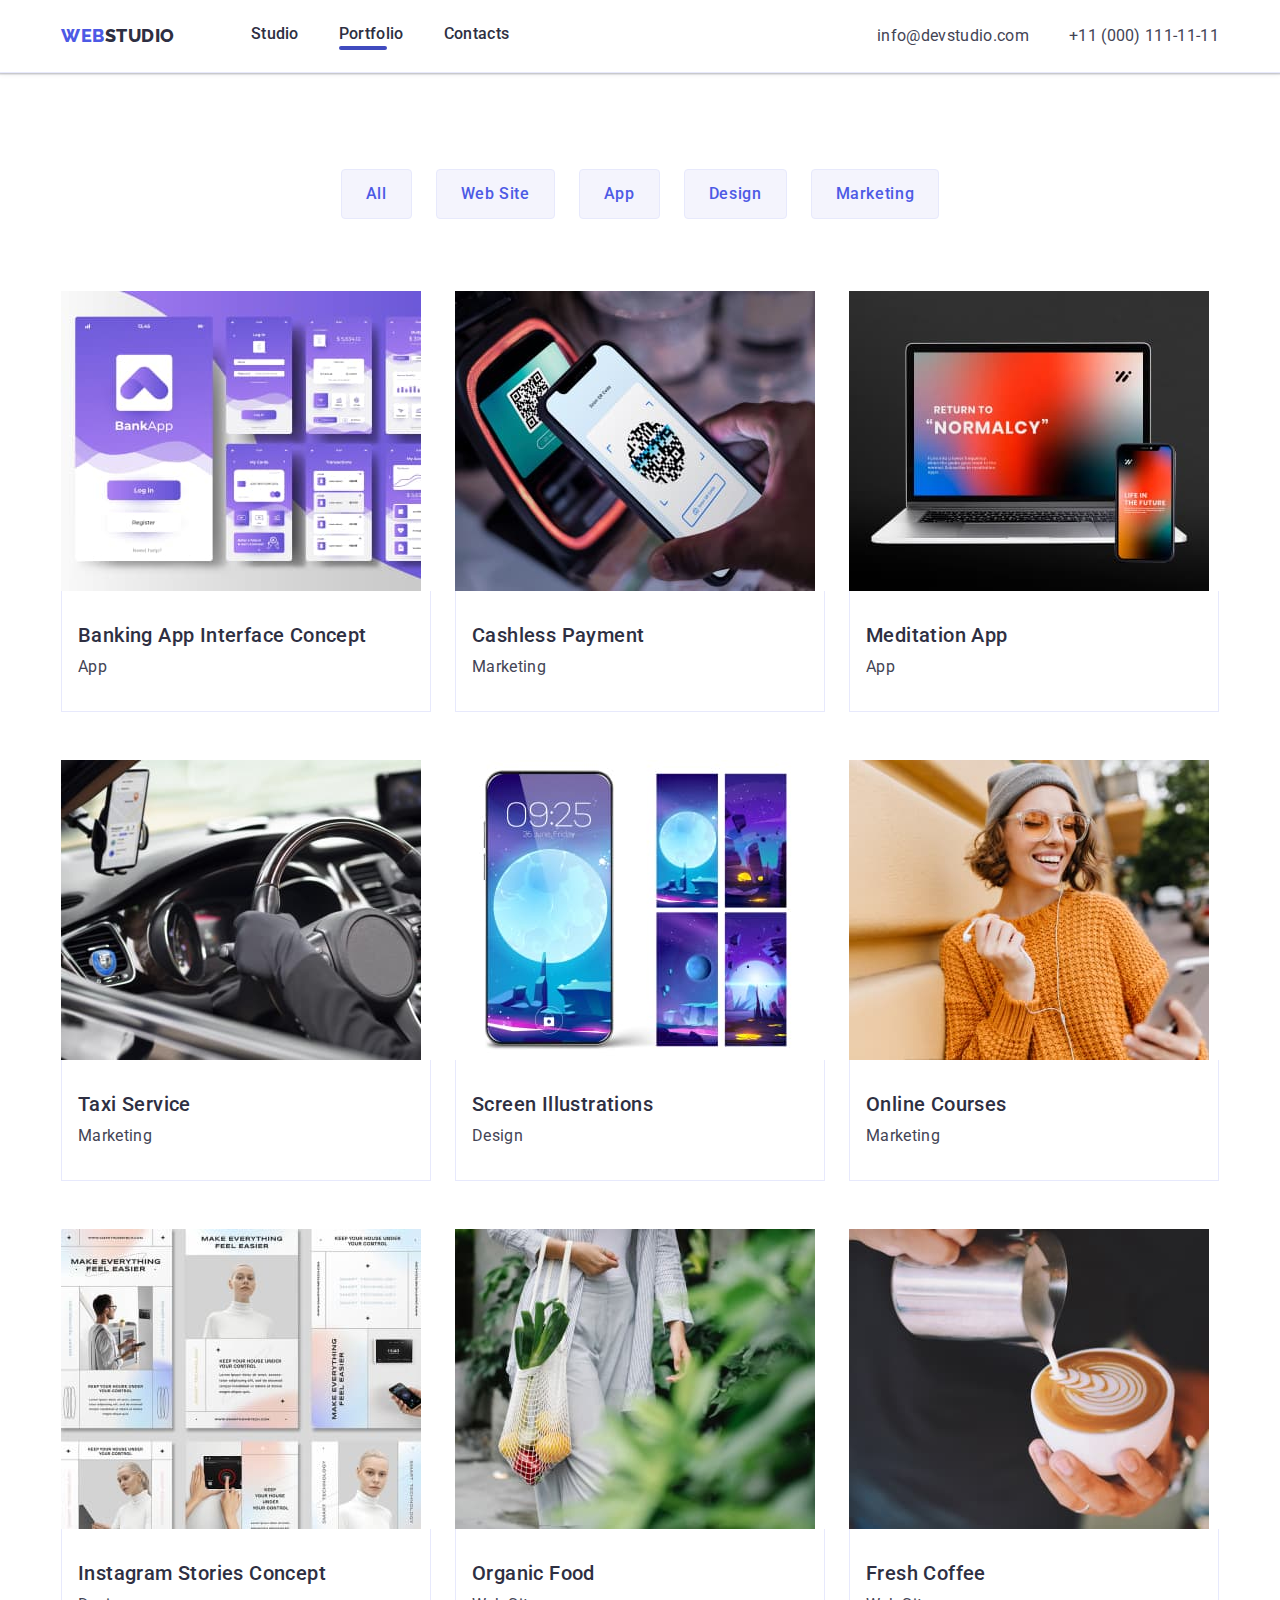
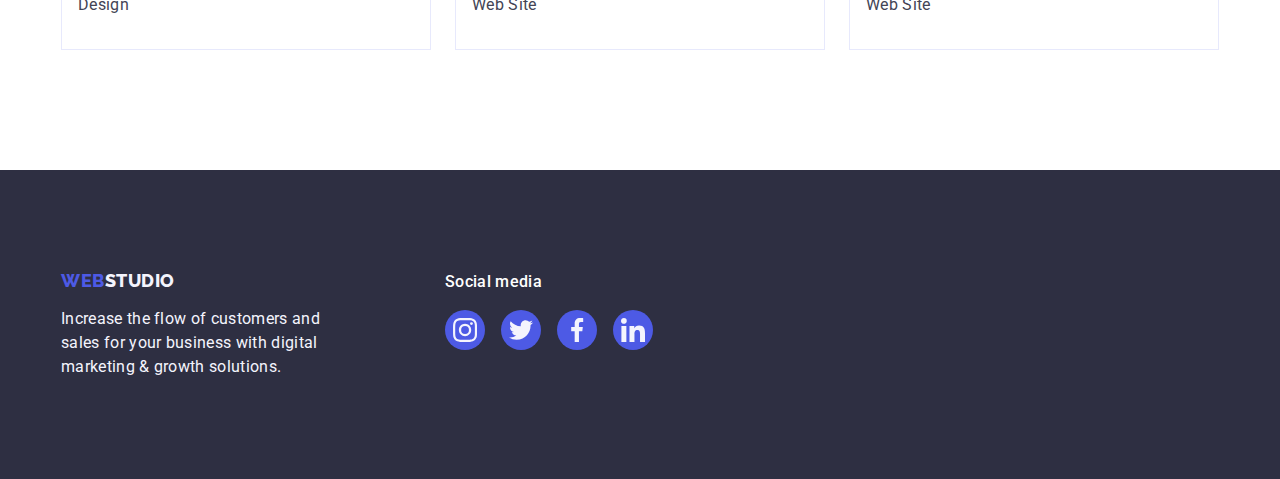
==== portfolio.html @ 456abc3b "link-underline" ====
<!DOCTYPE html>
<html lang="en">
  <head>
    <meta charset="UTF-8" />
    <meta name="viewport" content="width=device-width, initial-scale=1.0" />

    <link rel="preconnect" href="https://fonts.googleapis.com" />
    <link rel="preconnect" href="https://fonts.gstatic.com" crossorigin />
    <link
      href="https://fonts.googleapis.com/css2?family=Raleway:wght@800&family=Roboto:wght@400;500;700;900&display=swap"
      rel="stylesheet"
    />
    <link
      rel="stylesheet"
      href="https://cdnjs.cloudflare.com/ajax/libs/modern-normalize/2.0.0/modern-normalize.min.css"
      integrity="sha512-4xo8blKMVCiXpTaLzQSLSw3KFOVPWhm/TRtuPVc4WG6kUgjH6J03IBuG7JZPkcWMxJ5huwaBpOpnwYElP/m6wg=="
      crossorigin="anonymous"
      referrerpolicy="no-referrer"
    />
    <link rel="stylesheet" href="./css/styles.css" type="text/css" />
    <title>WebStudio Portfolio</title>
  </head>
  <body>
    <header class="header">
      <div class="header-div container">
        <nav class="nav">
          <a class="logo-link link" href="./index.html"
            >Web<span class="logo-header">Studio</span></a
          >
          <ul class="list-header link">
            <li>
              <a href="./index.html" class="first-link link">Studio</a>
            </li>
            <li>
              <a href="./portfolio.html" class="first-link link">Portfolio</a>
              <div class="link-underline"></div>
            </li>
            <li>
              <a href="" class="first-link link">Contacts</a>
            </li>
          </ul>
        </nav>
        <address class="address">
          <ul class="address-list list">
            <li>
              <a href="mailto:info@devstudio.com" class="contact-link link"
                >info@devstudio.com</a
              >
            </li>
            <li>
              <a href="tel:+110001111111" class="contact-link link"
                >+11 (000) 111-11-11</a
              >
            </li>
          </ul>
        </address>
      </div>
    </header>

    <main>
      <section class="section-six">
        <div class="container">
          <h1 class="visually-hidden">Our Products</h1>

          <ul class="list-one-portfolio list">
            <li>
              <button type="button" class="filter-button">All</button>
            </li>
            <li>
              <button type="button" class="filter-button">Web Site</button>
            </li>
            <li>
              <button type="button" class="filter-button">App</button>
            </li>
            <li>
              <button type="button" class="filter-button">Design</button>
            </li>
            <li>
              <button type="button" class="filter-button">Marketing</button>
            </li>
          </ul>

          <ul class="list-two-portfolio list">
            <li class="portfolio-li">
              <a class="link portfolio-link" href="">
                <img
                  src="./images/banking-app-8.jpg"
                  width="360"
                  height="300"
                  alt="an image showing an example of the banking app"
                />
                <div class="portfolio-div">
                  <h2 class="product-header">Banking App Interface Concept</h2>
                  <p class="product-paragraph">App</p>
                </div></a
              >
            </li>
            <li class="portfolio-li">
              <a class="link portfolio-link" href="">
                <img
                  src="./images/cashless-9.jpg"
                  width="360"
                  height="300"
                  alt="an image showing an example of the cashless payment app"
                />
                <div class="portfolio-div">
                  <h2 class="product-header">Cashless Payment</h2>
                  <p class="product-paragraph">Marketing</p>
                </div></a
              >
            </li>
            <li class="portfolio-li">
              <a class="link portfolio-link" href="">
                <img
                  src="./images/meditation-app-10.jpg"
                  width="360"
                  height="300"
                  alt="an image showing an example of the meditation app on a computer and on a smartphone"
                />
                <div class="portfolio-div">
                  <h2 class="product-header">Meditation App</h2>
                  <p class="product-paragraph">App</p>
                </div></a
              >
            </li>
            <li class="portfolio-li">
              <a class="link portfolio-link" href="">
                <img
                  src="./images/taxi-11.jpg"
                  width="360"
                  height="300"
                  alt="an image showing the driver's place in a taxi car with an on app on a smartphone"
                />
                <div class="portfolio-div">
                  <h2 class="product-header">Taxi Service</h2>
                  <p class="product-paragraph">Marketing</p>
                </div></a
              >
            </li>
            <li class="portfolio-li">
              <a class="link portfolio-link" href="">
                <img
                  src="./images/screen-12.jpg"
                  width="360"
                  height="300"
                  alt="an image showing an example of the illustrations on a smartphone"
                />
                <div class="portfolio-div">
                  <h2 class="product-header">Screen Illustrations</h2>
                  <p class="product-paragraph">Design</p>
                </div></a
              >
            </li>
            <li class="portfolio-li">
              <a class="link portfolio-link" href="">
                <img
                  src="./images/online-course-13.jpg"
                  width="360"
                  height="300"
                  alt="an image showing happy young woman during online course on a smartphone"
                />
                <div class="portfolio-div">
                  <h2 class="product-header">Online Courses</h2>
                  <p class="product-paragraph">Marketing</p>
                </div></a
              >
            </li>
            <li class="portfolio-li">
              <a class="link portfolio-link" href="">
                <img
                  src="./images/instagram-14.jpg"
                  width="360"
                  height="300"
                  alt="an image showing several sites of an Instagram Stories"
                />
                <div class="portfolio-div">
                  <h2 class="product-header">Instagram Stories Concept</h2>
                  <p class="product-paragraph">Design</p>
                </div></a
              >
            </li>
            <li class="portfolio-li">
              <a class="link portfolio-link" href="">
                <img
                  src="./images/organic-food-15.jpg"
                  width="360"
                  height="300"
                  alt="an image showing a woman with a bag full of fresh organic vegetables in a green scenery"
                />
                <div class="portfolio-div">
                  <h2 class="product-header">Organic Food</h2>
                  <p class="product-paragraph">Web Site</p>
                </div></a
              >
            </li>
            <li class="portfolio-li">
              <a class="link portfolio-link" href="">
                <img
                  src="./images/fresh-coffee-16.jpg"
                  width="360"
                  height="300"
                  alt="an image showing hand of a barista making a latte"
                />
                <div class="portfolio-div">
                  <h2 class="product-header">Fresh Coffee</h2>
                  <p class="product-paragraph">Web Site</p>
                </div></a
              >
            </li>
          </ul>
        </div>
      </section>
    </main>
    <footer class="footer">
      <div class="container footer-main">
        <div class="div-footer-one">
          <a class="logo-link link" href="index.html"
            >Web<span class="logo-footer">Studio</span></a
          >
          <p class="footer-paragraph">
            Increase the flow of customers and sales for your business with
            digital marketing & growth solutions.
          </p>
        </div>
        <div class="social-media-container">
          <p class="footer-paragraph-one">Social media</p>
          <ul class="footer-icons-list">
            <li class="footer-icons-li">
              <a href="" class="footer-link-icon">
                <svg width="24" height="24" class="footer-icon-li">
                  <use href="./images/icons.svg#icon-instagram"></use>
                </svg>
              </a>
            </li>
            <li class="footer-icons-li">
              <a href="" class="footer-link-icon">
                <svg width="24" height="24" class="footer-icon-li">
                  <use href="./images/icons.svg#icon-twitter"></use>
                </svg>
              </a>
            </li>
            <li class="footer-icons-li">
              <a href="" class="footer-link-icon">
                <svg width="24" height="24" class="footer-icon-li">
                  <use href="./images/icons.svg#icon-facebook"></use>
                </svg>
              </a>
            </li>
            <li class="footer-icons-li">
              <a href="" class="footer-link-icon">
                <svg width="24" height="24" class="footer-icon-li">
                  <use href="./images/icons.svg#icon-linkedin"></use>
                </svg>
              </a>
            </li>
          </ul>
        </div>
      </div>
    </footer>
  </body>
</html>
---- css/styles.css ----
:root {
  --color-logo: #4d5ae5;
  --color-section1: #2e2f42;
  --color-footer: #f4f4fd;
  --color-paragraph: #434455;
  --color-portfolio: #e7e9fc;
  --color-footer-div: #ffffff;
}
body {
  font-family: "Roboto", sans-serif;
  color: #434455;
  background-color: #ffffff;
}
h1,
h2,
h3,
h4,
h5,
h6,
p {
  margin: 0;
}
img {
  display: block;
  max-width: 100%;
  height: auto;
}
button {
  cursor: pointer;
  border: none;
  border-radius: 4px;
}

ul,
ol {
  list-style: none;
  margin: 0;
  padding-left: 0;
}
* {
  margin: 0;
  padding: 0;
}

.container {
  margin: 0 auto;
  padding: 0 15px;
  max-width: 1158px;
}
.section-two-icons-container {
  display: flex;
  align-items: center;
  justify-content: center;
  height: 112px;
  background-color: #f4f4fd;
  border-radius: 4px;
  margin-bottom: 8px;
}

.link {
  text-decoration: none;
}

.list {
  list-style: none;
  margin: 0;
  padding-left: 0;
}

.list-header {
  display: flex;
  gap: 40px;
}

.list-one-portfolio {
  justify-content: center;
  display: flex;
  gap: 24px;
  margin-bottom: 72px;
}

.list-two-portfolio {
  display: flex;
  flex-wrap: wrap;
  column-gap: 24px;
  row-gap: 48px;
}

.section-two-list {
  gap: 24px;
  display: flex;
}
.section-two-li {
  width: calc((100% - 72px) / 4);
}

.section-three {
  padding-bottom: 120px;
}

.section-three-list {
  gap: 24px;
  display: flex;
}

.section-three-li {
  width: calc((100% - 48px) / 3);
}

.logo-link {
  font-family: "Raleway", sans-serif;
  font-weight: 800;
  font-size: 18px;
  line-height: 1.17;
  letter-spacing: 0.03em;
  text-transform: uppercase;
  color: var(--color-logo);
  margin-right: 76px;
  display: inline-block;
}

.logo-header {
  color: #2e2f42;
}

.first-link:hover {
  color: #404bbf;
}
.first-link:focus {
  color: #404bbf;
}

.first-link {
  font-weight: 500;
  font-size: 16px;
  line-height: 1.5;
  letter-spacing: 0.02em;
  color: #2e2f42;
}
.link-underline {
  width: 48px;
  height: 4px;
  border-radius: 2px;
  background: var(--OCEAN, #404bbf);
}

.portfolio-li {
  width: calc((100% - 48px) / 3);
  display: block;
}

.portfolio-li:hover {
  box-shadow: 0px 1px 6px rgba(46, 47, 66, 0.08),
    0px 1px 1px rgba(46, 47, 66, 0.16), 0px 2px 1px rgba(46, 47, 66, 0.08);
}

.portfolio-li:focus {
  box-shadow: 0px 1px 6px rgba(46, 47, 66, 0.08),
    0px 1px 1px rgba(46, 47, 66, 0.16), 0px 2px 1px rgba(46, 47, 66, 0.08);
}
.portfolio-link {
  display: block;
}
.portfolio-link:focus {
  box-shadow: 0px 1px 6px rgba(46, 47, 66, 0.08),
    0px 1px 1px rgba(46, 47, 66, 0.16), 0px 2px 1px rgba(46, 47, 66, 0.08);
}
.portfolio-link:hover {
  box-shadow: 0px 1px 6px rgba(46, 47, 66, 0.08),
    0px 1px 1px rgba(46, 47, 66, 0.16), 0px 2px 1px rgba(46, 47, 66, 0.08);
}
.section-four-li {
  background-color: #ffffff;
}
.section-four-icons-list {
  display: flex;
  justify-content: center;
  gap: 24px;
}
.section-four-icons-li {
  width: 40px;
  height: 40px;
  background-color: ;
}
.link-icon {
  width: 100%;
  height: 100%;
  background-color: #4d5ae5;
  border-radius: 50%;
  display: flex;
  align-items: center;
  justify-content: center;
}
.link-icon:hover {
  background-color: #404bbf;
}
.link-icon:focus {
  background-color: #404bbf;
}
.icon-li {
  fill: #f4f4fd;
}

.address {
  font-style: normal;
  margin-left: auto;
  display: flex;
  gap: 40px;
  padding: 24px 0;
}
.address-list {
  display: flex;
  gap: 40px;
}

.heading-three {
  font-size: 36px;
  line-height: 1.11;
  text-align: center;
  letter-spacing: 0.02em;
  text-transform: capitalize;
  color: #2e2f42;
  margin-bottom: 72px;
}

.span {
  color: #2e2f42;
}

.logo-footer {
  color: #f4f4fd;
  display: inline-block;
  margin-bottom: 16px;
}

.footer-paragraph {
  line-height: 1.5;
  color: var(--color-footer);
  letter-spacing: 0.02em;
  max-width: 264px;
}

.contact-link {
  font-size: 16px;
  line-height: 1.5;
  letter-spacing: 0.02em;
  color: #434455;
  text-decoration: none;
}

.contact-link:hover {
  color: #404bbf;
}

.contact-link:focus {
  color: #404bbf;
}

.filter-button :hover .filter-button :focus {
  background-color: var(--color-example);
}

.section-one {
  background-color: var(--color-section1);
  padding: 188px 0;
  background-image: linear-gradient(
      rgba(46, 47, 66, 0.7),
      rgba(46, 47, 66, 0.7)
    ),
    url(../images/people-office.jpg);
  max-width: 1440px;
  background-repeat: no-repeat;
  background-position: center;
  background-size: cover;
  margin: 0 auto;
}

.section-two {
  padding: 120px 0;
}

.section-four {
  background-color: #f4f4fd;
  padding: 120px 0;
}

.section-four-list {
  display: flex;
  gap: 24px;
}

.section-four-li {
  width: calc((100%-72px) / 4);
  border-radius: 0px 0px 4px 4px;
  box-shadow: 0px 1px 6px rgba(46, 47, 66, 0.08),
    0px 1px 1px rgba(46, 47, 66, 0.16), 0px 2px 1px rgba(46, 47, 66, 0.08);
}

.section-five {
  padding-top: 120px;
  padding-bottom: 120px;
}

.section-five-ul {
  display: flex;
  gap: 24px;
}
.section-five-li {
  width: calc((100% - 120px) / 6);
  height: 88px;
}

.section-five-link {
  width: 100%;
  height: 100%;
  border: 1px solid #8e8f99;
  border-radius: 4px;
  display: flex;
  align-items: center;
  justify-content: center;
  color: #8e8f99;
}
.section-five-link:hover {
  border-color: #404bbf;
  color: #404bbf;
}
.section-five-link:focus {
  border-color: #404bbf;
  color: #404bbf;
}

.section-five-logo {
  fill: currentColor;
}
.section-six {
  padding-top: 96px;
  padding-bottom: 120px;
}

.heading-one {
  font-size: 56px;
  line-height: 1.07;
  text-align: center;
  letter-spacing: 0.02em;
  color: #ffffff;
  max-width: 496px;
  margin: 0 auto;
  margin-bottom: 48px;
}

.heading-two {
  font-weight: 500;
  font-size: 20px;
  line-height: 1.2;
  letter-spacing: 0.02em;
  color: #2e2f42;
  margin-bottom: 8px;
}

.heading-four {
  font-size: 36px;
  line-height: 1.11;
  text-align: center;
  letter-spacing: 0.02em;
  text-transform: capitalize;
  color: #2e2f42;
  margin-bottom: 72px;
}
.heading-four-h3 {
  font-size: 20px;
  line-height: 24px;
  color: var(--color-section1);
  margin-bottom: 8px;
  text-align: center;
}

.heading-five {
  font-size: 36px;
  line-height: 1.11;
  color: var(--color-section1);
  margin-bottom: 8px;
  text-align: center;
  margin-bottom: 72px;
}

.heading-six {
  font-weight: 500;
  font-size: 20px;
  line-height: 1.2;
  letter-spacing: 0.02em;
  color: #2e2f42;
  text-align: center;
  margin-bottom: 8px;
}

.product-header {
  font-weight: 500;
  font-size: 20px;
  line-height: 1.2;
  letter-spacing: 0.02em;
  color: var(--color-section1);
  margin-bottom: 8px;
}

.paragraph-one {
  font-size: 16px;
  line-height: 1.5;
  letter-spacing: 0.02em;
}

.paragraph-two {
  font-size: 16px;
  line-height: 1.5;
  letter-spacing: 0.02em;
  text-align: center;
  margin-bottom: 8px;
}

.product-paragraph {
  font-size: 16px;
  line-height: 1.5;
  letter-spacing: 0.02em;
  color: var(--color-paragraph);
}

.product-header {
  font-weight: 500;
  font-size: 20px;
  line-height: 1.2;
  letter-spacing: 0.02em;
  color: #2e2f42;
}

.button {
  background-color: #4d5ae5;
  font-family: "Roboto", sans-serif;
  font-weight: 500;
  font-size: 16px;
  line-height: 1.5;
  letter-spacing: 0.04em;
  color: #ffffff;
  cursor: pointer;
  display: block;
  min-width: 169px;
  height: 56px;
  border: none;
  border-radius: 4px;
  margin: 0 auto;
}

.button:focus {
  background-color: #404bbf;
}

.button:hover {
  background-color: #404bbf;
}

.filter-button {
  font-family: "Roboto", sans-serif;
  font-weight: 500;
  font-size: 16px;
  line-height: 1.5;
  letter-spacing: 0.04em;
  color: var(--color-logo);
  background-color: var(--color-footer);
  cursor: pointer;
  text-align: center;
  padding: 12px 24px;
  border: 1px solid var(--color-portfolio);
  border-radius: 4px;
}

.filter-button:hover {
  color: #ffffff;
  background-color: #404bbf;
  border: 1px solid transparent;
  box-shadow: 0px 3px 1px rgba(0, 0, 0, 0.1), 0px 2px 1px rgba(0, 0, 0, 0.08),
    0px 2px 2px rgba(0, 0, 0, 0.12);
}

.filter-button:focus {
  background-color: #404bbf;
  border: 1px solid transparent;
  box-shadow: 0px 3px 1px rgba(0, 0, 0, 0.1), 0px 2px 1px rgba(0, 0, 0, 0.08),
    0px 2px 2px rgba(0, 0, 0, 0.12);
}

.footer {
  background-color: #2e2f42;
  color: var(--CLOUD, #f4f4fd);
}
footer {
  padding: 100px 0;
}
.footer-main {
  display: flex;
  align-items: baseline;
}

.visually-hidden {
  position: absolute;
  width: 1px;
  height: 1px;
  margin: -1px;
  border: 0;
  padding: 0;
  white-space: nowrap;
  clip-path: inset(100%);
  clip: rect(0 0 0 0);
  overflow: hidden;
}

header {
  border-bottom: 1px solid var(--CORNFLOWER, #e7e9fc);
  background: var(--WHITE, #fff);
  box-shadow: 0px 1px 6px rgba(46, 47, 66, 0.08),
    0px 1px 1px rgba(46, 47, 66, 0.16), 0px 2px 1px rgba(46, 47, 66, 0.08);
}

.header-div {
  display: flex;
  width: 1158px;
  margin: 0 auto;
  padding: 0 15px;
}

.nav {
  display: flex;
  align-items: center;
}

.portfolio-div {
  padding: 32px 16px;
  border: 1px solid var(--color-portfolio);
  border-top: none;
}

.div-four {
  padding: 32px 0px;
  background-color: #ffffff;
  border-radius: 0px 0px 4px 4px;
  gap: 32px;
}
.section-two-icons {
  width: 64px;
  height: 64px;
  flex-shrink: 0;
}

.div-footer-one {
  margin-right: 120px;
}
.footer-paragraph-one {
  font-weight: 500;
  font-size: 16px;
  line-height: 1.5;
  letter-spacing: 0.02em;
  color: var(--color-footer-div);
  margin-bottom: 16px;
}

.footer-icons-list {
  display: flex;
  gap: 16px;
}
.footer-icons-li {
  height: 40px;
  width: 40px;
}
.footer-link-icon {
  width: 100%;
  height: 100%;
  background-color: var(--color-logo);
  border-radius: 50%;
  display: flex;
  align-items: center;
  justify-content: center;
}
.footer-link-icon:hover {
  background-color: #31d0aa;
}
.footer-link-icon:focus {
  background-color: #31d0aa;
}
.footer-icon-li {
  fill: var(--color-footer);
}
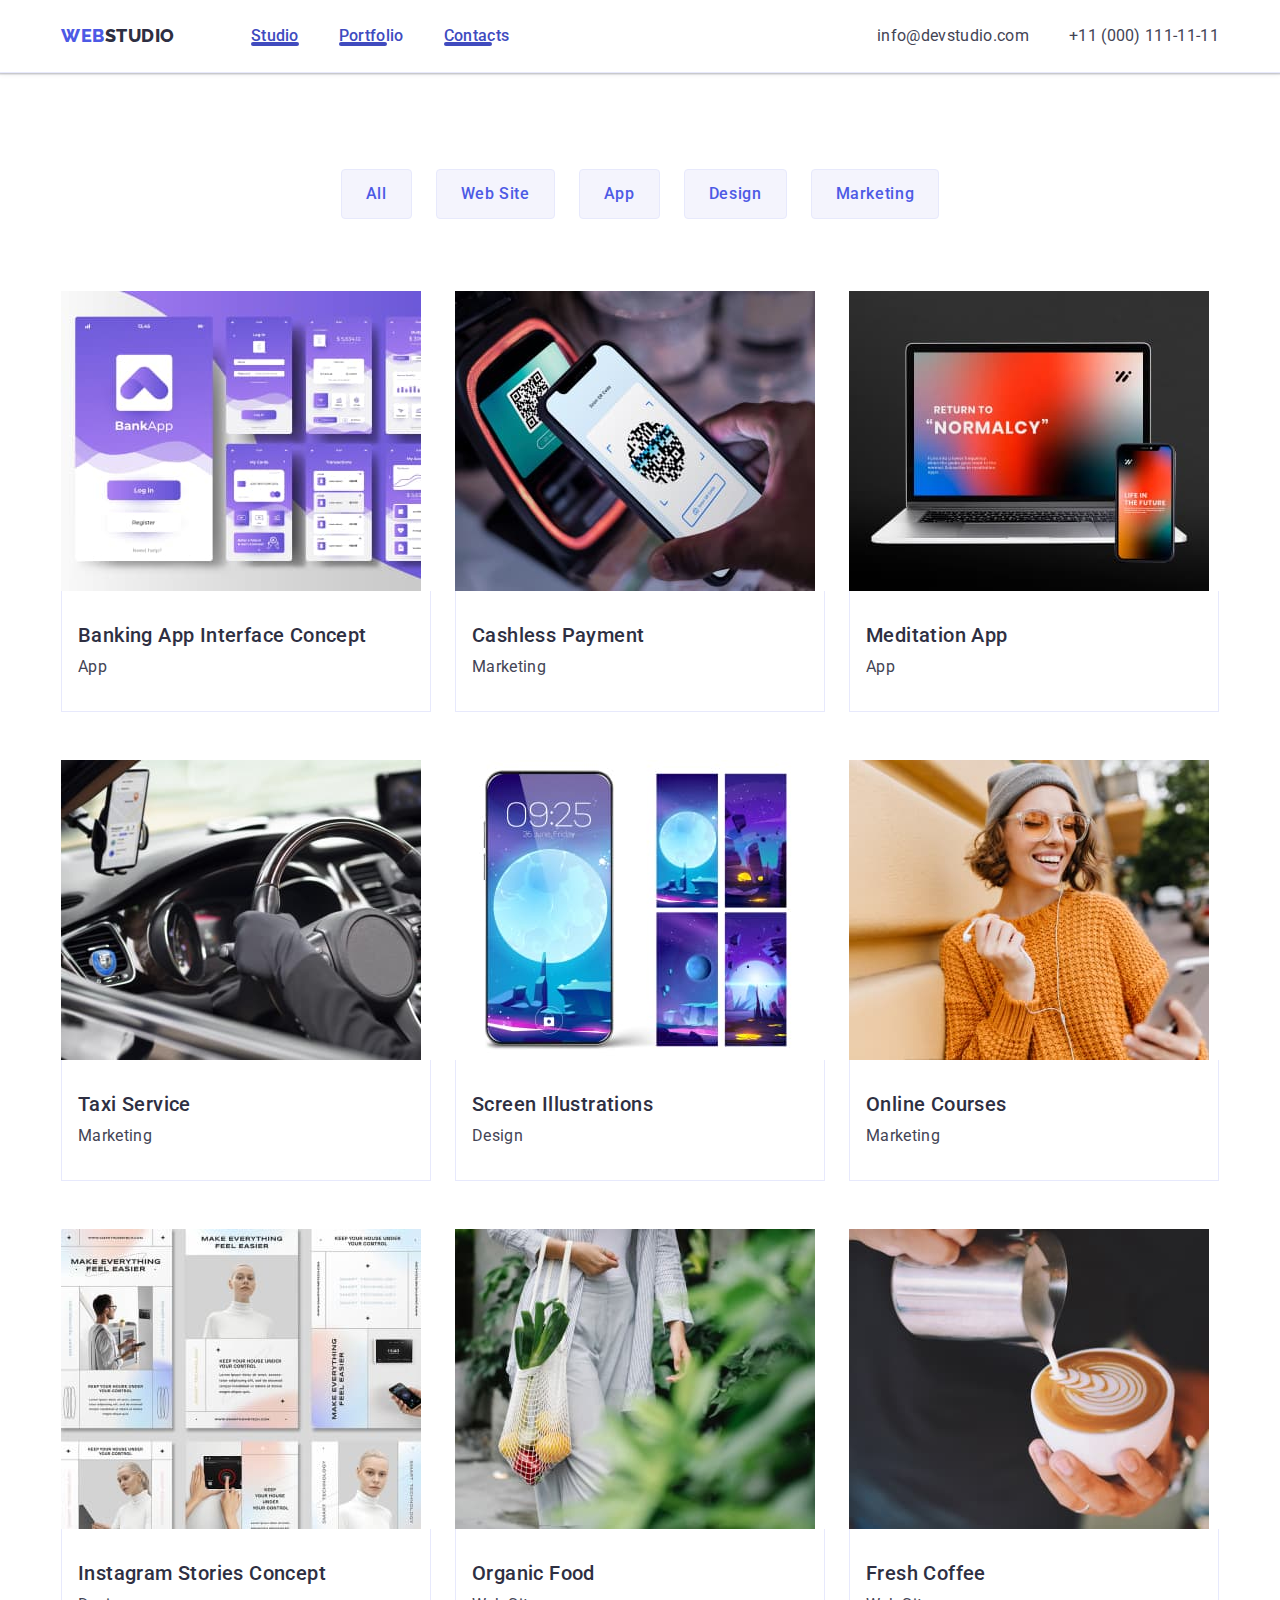
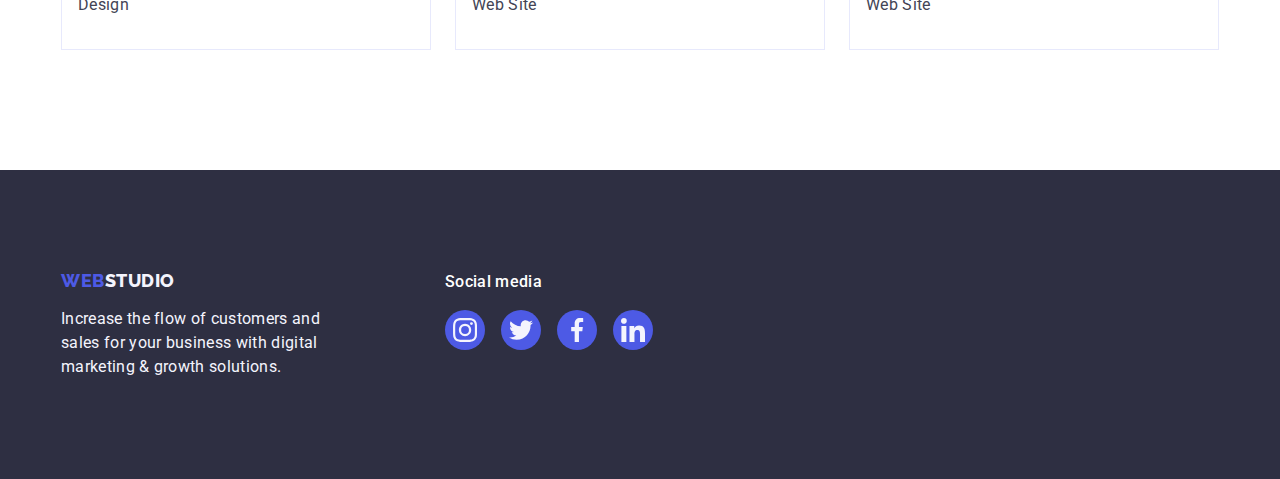
==== commit 3f71bee4: "delete link-underline" ====
--- a/portfolio.html
+++ b/portfolio.html
@@ -33,7 +33,6 @@
             </li>
             <li>
               <a href="./portfolio.html" class="first-link link">Portfolio</a>
-              <div class="link-underline"></div>
             </li>
             <li>
               <a href="" class="first-link link">Contacts</a>
--- a/css/styles.css
+++ b/css/styles.css
@@ -135,9 +135,16 @@
   font-size: 16px;
   line-height: 1.5;
   letter-spacing: 0.02em;
-  color: #2e2f42;
-}
-.link-underline {
+  color: #404bbf;
+  position: relative; 
+  transition: color 250ms cubic-bezier(0.4, 0, 0.2, 1)
+}
+
+.first-link::after {
+  content: '';
+  position: absolute;
+  left: 0;
+  bottom: -1px;
   width: 48px;
   height: 4px;
   border-radius: 2px;
@@ -246,6 +253,7 @@
   letter-spacing: 0.02em;
   color: #434455;
   text-decoration: none;
+  transition: color 250ms cubic-bezier(0.4, 0, 0.2, 1); 
 }
 
 .contact-link:hover {
@@ -331,6 +339,7 @@
 
 .section-five-logo {
   fill: currentColor;
+  transition: border-color 250ms cubic-bezier(0.4, 0, 0.2, 1), color 250ms cubic-bezier(0.4, 0, 0.2, 1);
 }
 .section-six {
   padding-top: 96px;
@@ -585,4 +594,69 @@
 }
 .footer-icon-li {
   fill: var(--color-footer);
-}
+  transition: background-color 250ms cubic-bezier(0.4, 0, 0.2, 1); 
+}
+
+.modal-container {
+  position: fixed;
+  top: 0;
+  left: 0;
+  width: 100%;
+  height: 100%;
+  background-color: var(--NAVY-BLUE-modal, rgba(46, 47, 66, 0.4));
+  transition: opacity 250ms cubic-bezier(0.4, 0, 0.2, 1) visibility: 250ms cubic-bezier(0.4, 0, 0.2, 1);
+}
+
+.is-hidden {
+  opacity: 0;
+  visibility: hidden;
+  pointer-events: none;
+}
+
+.modal-box {
+  position: absolute;
+  top: 50%;
+  left: 50%;
+  transform: translate(-50%, -50%) scale(1);
+  width: 408px;
+  min-height: 584px;
+  flex-shrink: 0;
+  border-radius: 4px;
+  background: var(--DAIRY, #fcfcfc);
+  box-shadow: 0px 2px 1px 0px rgba(0, 0, 0, 0.2),
+    0px 1px 3px 0px rgba(0, 0, 0, 0.12), 0px 1px 1px 0px rgba(0, 0, 0, 0.14);
+  transition: transform 250ms cubic-bezier(0.4, 0, 0.2, 1);
+}
+
+
+.modal-button {
+  transition: background-color 250ms cubic-bezier(0.4, 0, 0.2, 1); 
+}
+
+.button-close {
+  position: absolute;
+  top: 24px;
+  right: 24px;
+  width: 24px;
+  height: 24px;
+  flex-shrink: 0;
+  display: flex;
+  border-radius: 50%;
+  align-items: center;
+  justify-content: center;
+  background-color: #e7e9fc;
+  border: 1px solid rgba(0, 0, 0, 0.1);
+  padding: 0;
+  cursor: pointer;
+  transition: background-color 250ms cubic-bezier(0.4, 0, 0.2, 1), border 250ms cubic-bezier(0.4, 0, 0.2, 1);
+}
+
+.button-close:focus, .button-close:hover {
+  background-color: #404bbf;
+  border: none;
+  fill: white;
+}
+
+.button-close-icon {
+  transition: fill 250ms cubic-bezier(0.4, 0, 0.2, 1);
+}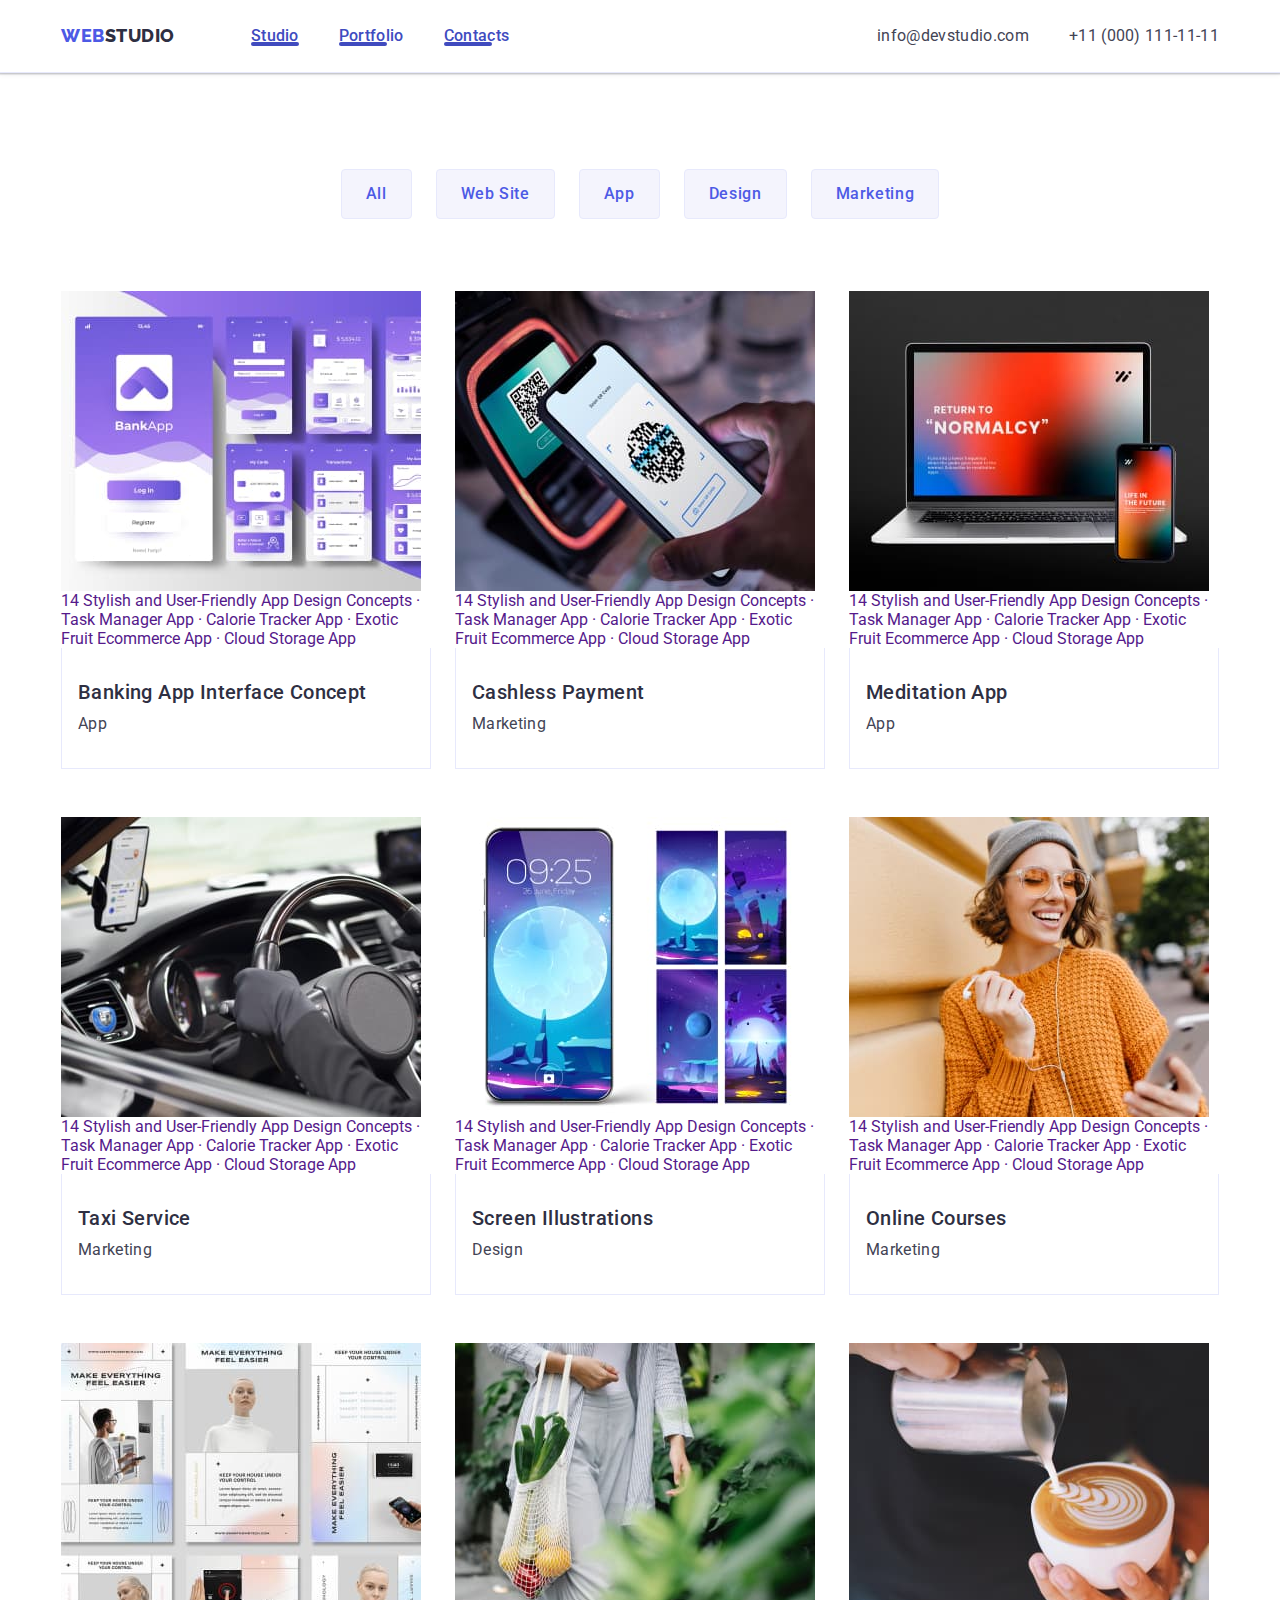
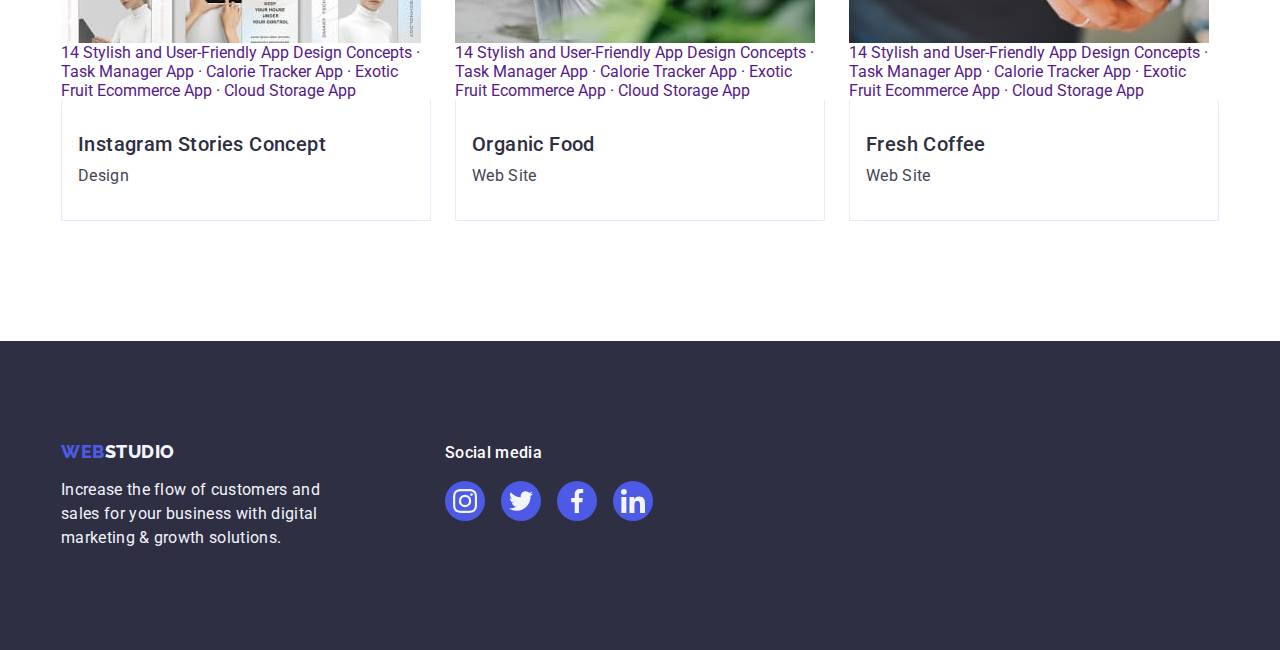
==== commit 0b48929f: "add portfolio box" ====
--- a/portfolio.html
+++ b/portfolio.html
@@ -55,7 +55,7 @@
         </address>
       </div>
     </header>
-
+    <!--next-to-do-->
     <main>
       <section class="section-six">
         <div class="container">
@@ -82,129 +82,192 @@
           <ul class="list-two-portfolio list">
             <li class="portfolio-li">
               <a class="link portfolio-link" href="">
-                <img
-                  src="./images/banking-app-8.jpg"
-                  width="360"
-                  height="300"
-                  alt="an image showing an example of the banking app"
-                />
+                <div class="portfolio-box">
+                  <img
+                    src="./images/banking-app-8.jpg"
+                    width="360"
+                    height="300"
+                    alt="an image showing an example of the banking app"
+                  />
+                  <p class="portfolio-box-p">
+                    14 Stylish and User-Friendly App Design Concepts · Task
+                    Manager App · Calorie Tracker App · Exotic Fruit Ecommerce
+                    App · Cloud Storage App
+                  </p>
+                </div>
                 <div class="portfolio-div">
                   <h2 class="product-header">Banking App Interface Concept</h2>
                   <p class="product-paragraph">App</p>
-                </div></a
-              >
-            </li>
-            <li class="portfolio-li">
-              <a class="link portfolio-link" href="">
-                <img
-                  src="./images/cashless-9.jpg"
-                  width="360"
-                  height="300"
-                  alt="an image showing an example of the cashless payment app"
-                />
+                </div>
+              </a>
+            </li>
+            <li class="portfolio-li">
+              <a class="link portfolio-link" href="">
+                <div class="portfolio-box">
+                  <img
+                    src="./images/cashless-9.jpg"
+                    width="360"
+                    height="300"
+                    alt="an image showing an example of the cashless payment app"
+                  />
+                  <p class="portfolio-box-p">
+                    14 Stylish and User-Friendly App Design Concepts · Task
+                    Manager App · Calorie Tracker App · Exotic Fruit Ecommerce
+                    App · Cloud Storage App
+                  </p>
+                </div>
                 <div class="portfolio-div">
                   <h2 class="product-header">Cashless Payment</h2>
                   <p class="product-paragraph">Marketing</p>
-                </div></a
-              >
-            </li>
-            <li class="portfolio-li">
-              <a class="link portfolio-link" href="">
-                <img
-                  src="./images/meditation-app-10.jpg"
-                  width="360"
-                  height="300"
-                  alt="an image showing an example of the meditation app on a computer and on a smartphone"
-                />
+                </div>
+              </a>
+            </li>
+            <li class="portfolio-li">
+              <a class="link portfolio-link" href="">
+                <div class="portfolio-box">
+                  <img
+                    src="./images/meditation-app-10.jpg"
+                    width="360"
+                    height="300"
+                    alt="an image showing an example of the meditation app on a computer and on a smartphone"
+                  />
+                  <p class="portfolio-box-p">
+                    14 Stylish and User-Friendly App Design Concepts · Task
+                    Manager App · Calorie Tracker App · Exotic Fruit Ecommerce
+                    App · Cloud Storage App
+                  </p>
+                </div>
                 <div class="portfolio-div">
                   <h2 class="product-header">Meditation App</h2>
                   <p class="product-paragraph">App</p>
-                </div></a
-              >
-            </li>
-            <li class="portfolio-li">
-              <a class="link portfolio-link" href="">
-                <img
-                  src="./images/taxi-11.jpg"
-                  width="360"
-                  height="300"
-                  alt="an image showing the driver's place in a taxi car with an on app on a smartphone"
-                />
+                </div>
+              </a>
+            </li>
+            <li class="portfolio-li">
+              <a class="link portfolio-link" href="">
+                <div class="portfolio-box">
+                  <img
+                    src="./images/taxi-11.jpg"
+                    width="360"
+                    height="300"
+                    alt="an image showing the driver's place in a taxi car with an on app on a smartphone"
+                  />
+                  <p class="portfolio-box-p">
+                    14 Stylish and User-Friendly App Design Concepts · Task
+                    Manager App · Calorie Tracker App · Exotic Fruit Ecommerce
+                    App · Cloud Storage App
+                  </p>
+                </div>
                 <div class="portfolio-div">
                   <h2 class="product-header">Taxi Service</h2>
                   <p class="product-paragraph">Marketing</p>
-                </div></a
-              >
-            </li>
-            <li class="portfolio-li">
-              <a class="link portfolio-link" href="">
-                <img
-                  src="./images/screen-12.jpg"
-                  width="360"
-                  height="300"
-                  alt="an image showing an example of the illustrations on a smartphone"
-                />
+                </div>
+              </a>
+            </li>
+            <li class="portfolio-li">
+              <a class="link portfolio-link" href="">
+                <div class="portfolio-box">
+                  <img
+                    src="./images/screen-12.jpg"
+                    width="360"
+                    height="300"
+                    alt="an image showing an example of the illustrations on a smartphone"
+                  />
+                  <p class="portfolio-box-p">
+                    14 Stylish and User-Friendly App Design Concepts · Task
+                    Manager App · Calorie Tracker App · Exotic Fruit Ecommerce
+                    App · Cloud Storage App
+                  </p>
+                </div>
                 <div class="portfolio-div">
                   <h2 class="product-header">Screen Illustrations</h2>
                   <p class="product-paragraph">Design</p>
-                </div></a
-              >
-            </li>
-            <li class="portfolio-li">
-              <a class="link portfolio-link" href="">
-                <img
-                  src="./images/online-course-13.jpg"
-                  width="360"
-                  height="300"
-                  alt="an image showing happy young woman during online course on a smartphone"
-                />
+                </div>
+              </a>
+            </li>
+            <li class="portfolio-li">
+              <a class="link portfolio-link" href="">
+                <div class="portfolio-box">
+                  <img
+                    src="./images/online-course-13.jpg"
+                    width="360"
+                    height="300"
+                    alt="an image showing happy young woman during online course on a smartphone"
+                  />
+                  <p class="portfolio-box-p">
+                    14 Stylish and User-Friendly App Design Concepts · Task
+                    Manager App · Calorie Tracker App · Exotic Fruit Ecommerce
+                    App · Cloud Storage App
+                  </p>
+                </div>
                 <div class="portfolio-div">
                   <h2 class="product-header">Online Courses</h2>
                   <p class="product-paragraph">Marketing</p>
-                </div></a
-              >
-            </li>
-            <li class="portfolio-li">
-              <a class="link portfolio-link" href="">
-                <img
-                  src="./images/instagram-14.jpg"
-                  width="360"
-                  height="300"
-                  alt="an image showing several sites of an Instagram Stories"
-                />
+                </div>
+              </a>
+            </li>
+            <li class="portfolio-li">
+              <a class="link portfolio-link" href="">
+                <div class="portfolio-box">
+                  <img
+                    src="./images/instagram-14.jpg"
+                    width="360"
+                    height="300"
+                    alt="an image showing several sites of an Instagram Stories"
+                  />
+                  <p class="portfolio-box-p">
+                    14 Stylish and User-Friendly App Design Concepts · Task
+                    Manager App · Calorie Tracker App · Exotic Fruit Ecommerce
+                    App · Cloud Storage App
+                  </p>
+                </div>
                 <div class="portfolio-div">
                   <h2 class="product-header">Instagram Stories Concept</h2>
                   <p class="product-paragraph">Design</p>
-                </div></a
-              >
-            </li>
-            <li class="portfolio-li">
-              <a class="link portfolio-link" href="">
-                <img
-                  src="./images/organic-food-15.jpg"
-                  width="360"
-                  height="300"
-                  alt="an image showing a woman with a bag full of fresh organic vegetables in a green scenery"
-                />
+                </div>
+              </a>
+            </li>
+            <li class="portfolio-li">
+              <a class="link portfolio-link" href="">
+                <div class="portfolio-box">
+                  <img
+                    src="./images/organic-food-15.jpg"
+                    width="360"
+                    height="300"
+                    alt="an image showing a woman with a bag full of fresh organic vegetables in a green scenery"
+                  />
+                  <p class="portfolio-box-p">
+                    14 Stylish and User-Friendly App Design Concepts · Task
+                    Manager App · Calorie Tracker App · Exotic Fruit Ecommerce
+                    App · Cloud Storage App
+                  </p>
+                </div>
                 <div class="portfolio-div">
                   <h2 class="product-header">Organic Food</h2>
                   <p class="product-paragraph">Web Site</p>
-                </div></a
-              >
-            </li>
-            <li class="portfolio-li">
-              <a class="link portfolio-link" href="">
-                <img
-                  src="./images/fresh-coffee-16.jpg"
-                  width="360"
-                  height="300"
-                  alt="an image showing hand of a barista making a latte"
-                />
+                </div>
+              </a>
+            </li>
+            <li class="portfolio-li">
+              <a class="link portfolio-link" href="">
+                <div class="portfolio-box">
+                  <img
+                    src="./images/fresh-coffee-16.jpg"
+                    width="360"
+                    height="300"
+                    alt="an image showing hand of a barista making a latte"
+                  />
+                  <p class="portfolio-box-p">
+                    14 Stylish and User-Friendly App Design Concepts · Task
+                    Manager App · Calorie Tracker App · Exotic Fruit Ecommerce
+                    App · Cloud Storage App
+                  </p>
+                </div>
                 <div class="portfolio-div">
                   <h2 class="product-header">Fresh Coffee</h2>
                   <p class="product-paragraph">Web Site</p>
-                </div></a
-              >
+                </div>
+              </a>
             </li>
           </ul>
         </div>
--- a/css/styles.css
+++ b/css/styles.css
@@ -264,9 +264,6 @@
   color: #404bbf;
 }
 
-.filter-button :hover .filter-button :focus {
-  background-color: var(--color-example);
-}
 
 .section-one {
   background-color: var(--color-section1);
@@ -478,6 +475,11 @@
   padding: 12px 24px;
   border: 1px solid var(--color-portfolio);
   border-radius: 4px;
+  transition: color 250ms cubic-bezier(0.4, 0, 0.2, 1), background-color 250ms cubic-bezier(0.4, 0, 0.2, 1), border-color 250ms cubic-bezier(0.4, 0, 0.2, 1), box-shadow 250ms cubic-bezier(0.4, 0, 0.2, 1);
+}
+
+.filter-button :hover .filter-button :focus {
+  background-color: var(--color-example);
 }
 
 .filter-button:hover {
@@ -659,4 +661,12 @@
 
 .button-close-icon {
   transition: fill 250ms cubic-bezier(0.4, 0, 0.2, 1);
+}
+
+.portfolio-box {
+
+}
+
+.portfolio-box-p {
+  
 }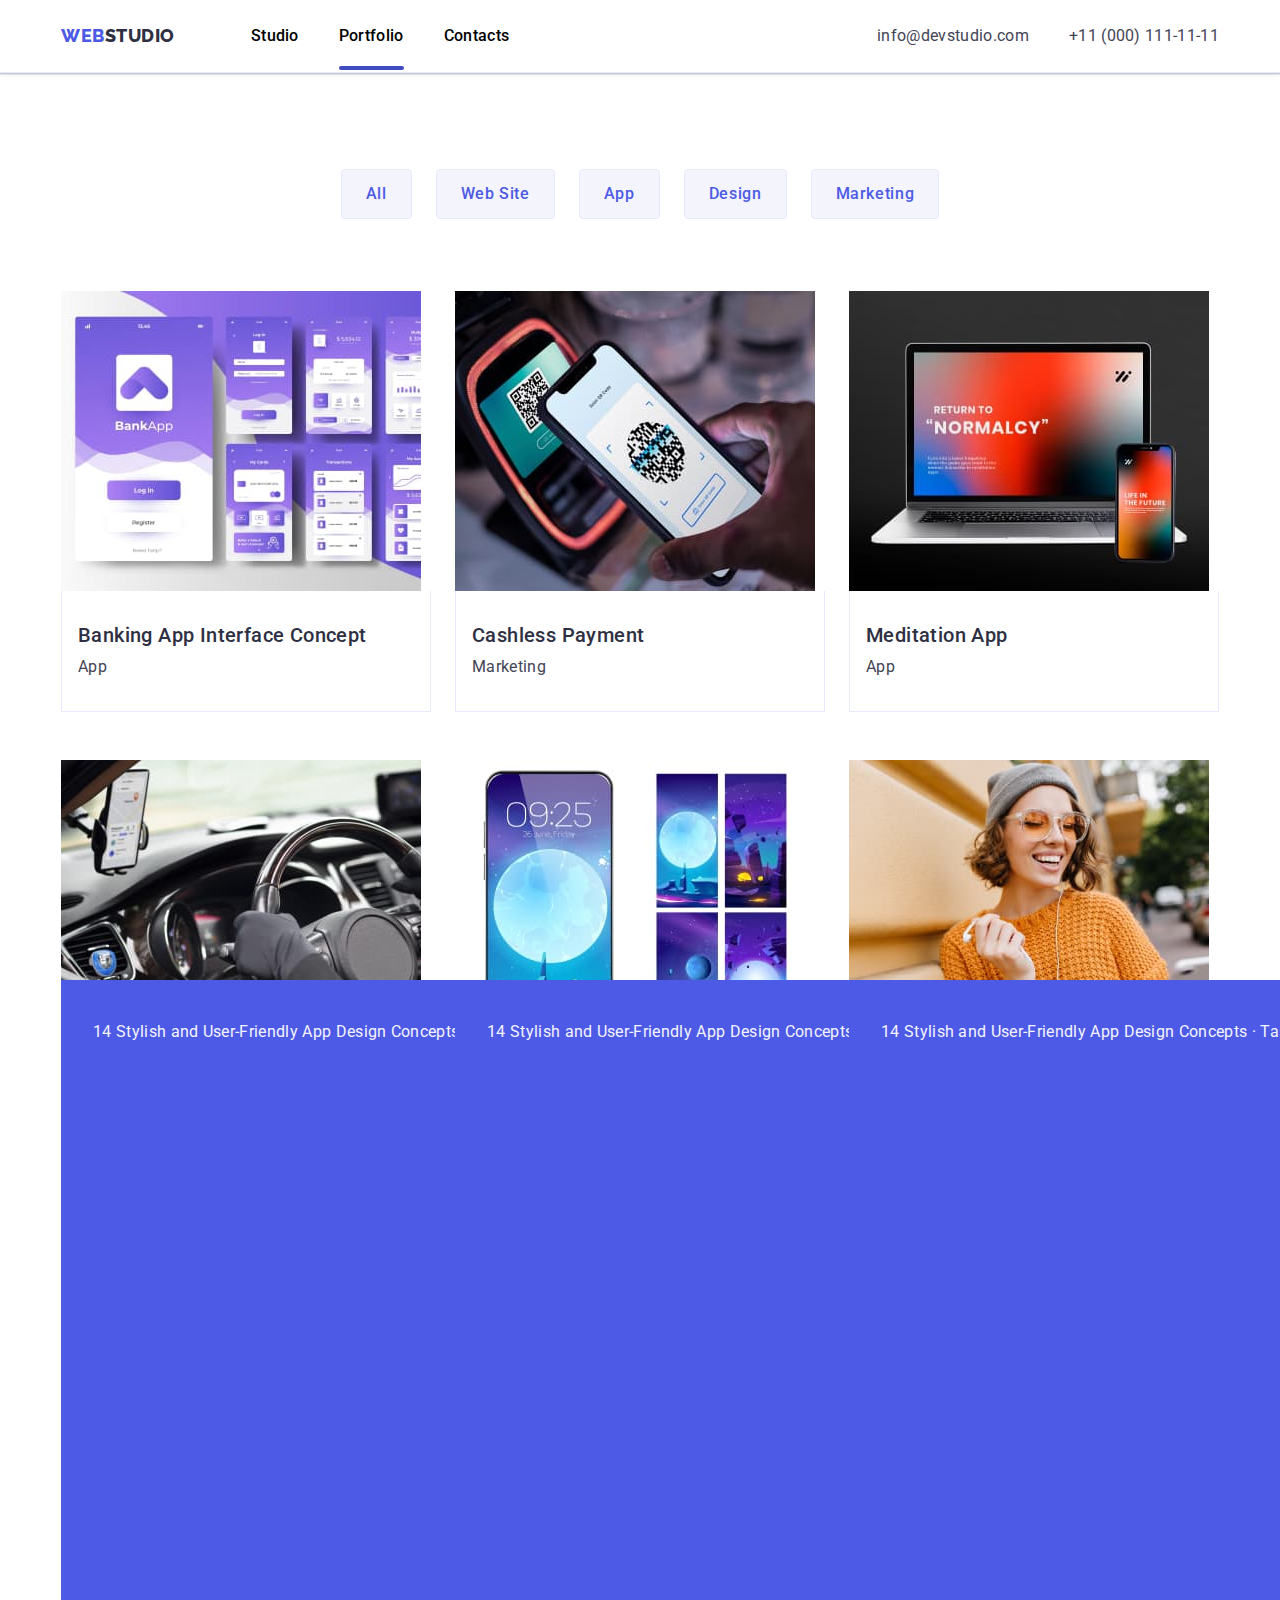
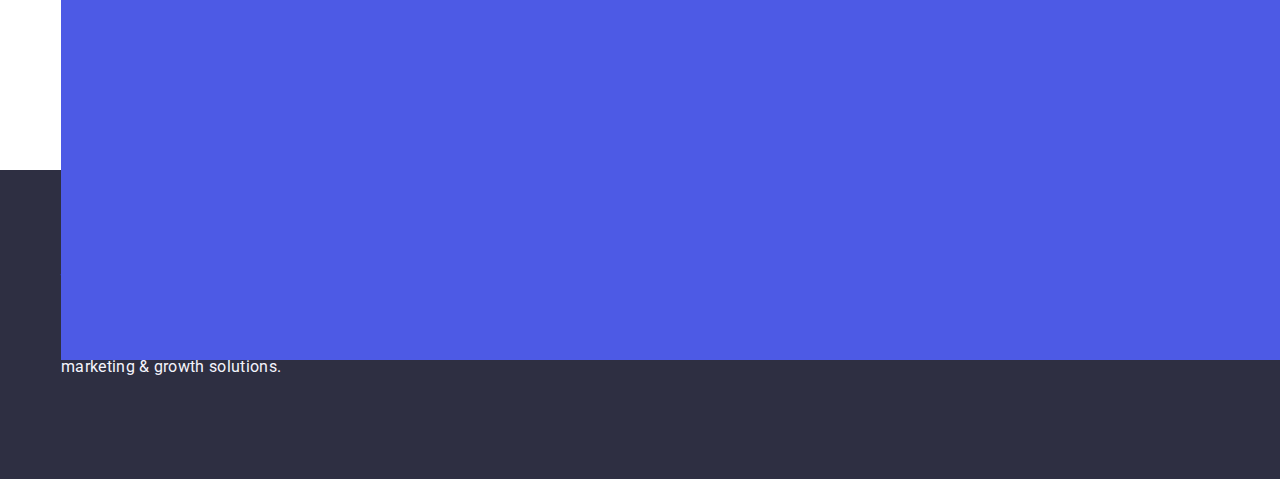
==== commit 675418e8: "add current" ====
--- a/portfolio.html
+++ b/portfolio.html
@@ -32,7 +32,9 @@
               <a href="./index.html" class="first-link link">Studio</a>
             </li>
             <li>
-              <a href="./portfolio.html" class="first-link link">Portfolio</a>
+              <a href="./portfolio.html" class="first-link link current"
+                >Portfolio</a
+              >
             </li>
             <li>
               <a href="" class="first-link link">Contacts</a>
--- a/css/styles.css
+++ b/css/styles.css
@@ -135,17 +135,18 @@
   font-size: 16px;
   line-height: 1.5;
   letter-spacing: 0.02em;
-  color: #404bbf;
-  position: relative; 
-  transition: color 250ms cubic-bezier(0.4, 0, 0.2, 1)
-}
-
-.first-link::after {
-  content: '';
+  color: black;
+  position: relative;
+  transition: color 250ms cubic-bezier(0.4, 0, 0.2, 1);
+  padding: 24px 0;
+}
+
+.current::after {
+  content: "";
   position: absolute;
   left: 0;
   bottom: -1px;
-  width: 48px;
+  width: 100%;
   height: 4px;
   border-radius: 2px;
   background: var(--OCEAN, #404bbf);
@@ -197,6 +198,7 @@
   display: flex;
   align-items: center;
   justify-content: center;
+  transition: background-color 250ms cubic-bezier(0.4, 0, 0.2, 1);
 }
 .link-icon:hover {
   background-color: #404bbf;
@@ -253,7 +255,7 @@
   letter-spacing: 0.02em;
   color: #434455;
   text-decoration: none;
-  transition: color 250ms cubic-bezier(0.4, 0, 0.2, 1); 
+  transition: color 250ms cubic-bezier(0.4, 0, 0.2, 1);
 }
 
 .contact-link:hover {
@@ -263,7 +265,6 @@
 .contact-link:focus {
   color: #404bbf;
 }
-
 
 .section-one {
   background-color: var(--color-section1);
@@ -324,6 +325,8 @@
   align-items: center;
   justify-content: center;
   color: #8e8f99;
+  transition: border-color 250ms cubic-bezier(0.4, 0, 0.2, 1),
+    color 250ms cubic-bezier(0.4, 0, 0.2, 1);
 }
 .section-five-link:hover {
   border-color: #404bbf;
@@ -336,7 +339,8 @@
 
 .section-five-logo {
   fill: currentColor;
-  transition: border-color 250ms cubic-bezier(0.4, 0, 0.2, 1), color 250ms cubic-bezier(0.4, 0, 0.2, 1);
+  transition: border-color 250ms cubic-bezier(0.4, 0, 0.2, 1),
+    color 250ms cubic-bezier(0.4, 0, 0.2, 1);
 }
 .section-six {
   padding-top: 96px;
@@ -475,7 +479,10 @@
   padding: 12px 24px;
   border: 1px solid var(--color-portfolio);
   border-radius: 4px;
-  transition: color 250ms cubic-bezier(0.4, 0, 0.2, 1), background-color 250ms cubic-bezier(0.4, 0, 0.2, 1), border-color 250ms cubic-bezier(0.4, 0, 0.2, 1), box-shadow 250ms cubic-bezier(0.4, 0, 0.2, 1);
+  transition: color 250ms cubic-bezier(0.4, 0, 0.2, 1),
+    background-color 250ms cubic-bezier(0.4, 0, 0.2, 1),
+    border-color 250ms cubic-bezier(0.4, 0, 0.2, 1),
+    box-shadow 250ms cubic-bezier(0.4, 0, 0.2, 1);
 }
 
 .filter-button :hover .filter-button :focus {
@@ -587,6 +594,7 @@
   display: flex;
   align-items: center;
   justify-content: center;
+  transition: background-color 250ms cubic-bezier(0.4, 0, 0.2, 1);
 }
 .footer-link-icon:hover {
   background-color: #31d0aa;
@@ -596,7 +604,6 @@
 }
 .footer-icon-li {
   fill: var(--color-footer);
-  transition: background-color 250ms cubic-bezier(0.4, 0, 0.2, 1); 
 }
 
 .modal-container {
@@ -606,7 +613,8 @@
   width: 100%;
   height: 100%;
   background-color: var(--NAVY-BLUE-modal, rgba(46, 47, 66, 0.4));
-  transition: opacity 250ms cubic-bezier(0.4, 0, 0.2, 1) visibility: 250ms cubic-bezier(0.4, 0, 0.2, 1);
+  transition: opacity 250ms cubic-bezier(0.4, 0, 0.2, 1),
+    visibility 250ms cubic-bezier(0.4, 0, 0.2, 1);
 }
 
 .is-hidden {
@@ -630,9 +638,8 @@
   transition: transform 250ms cubic-bezier(0.4, 0, 0.2, 1);
 }
 
-
 .modal-button {
-  transition: background-color 250ms cubic-bezier(0.4, 0, 0.2, 1); 
+  transition: background-color 250ms cubic-bezier(0.4, 0, 0.2, 1);
 }
 
 .button-close {
@@ -650,10 +657,12 @@
   border: 1px solid rgba(0, 0, 0, 0.1);
   padding: 0;
   cursor: pointer;
-  transition: background-color 250ms cubic-bezier(0.4, 0, 0.2, 1), border 250ms cubic-bezier(0.4, 0, 0.2, 1);
-}
-
-.button-close:focus, .button-close:hover {
+  transition: background-color 250ms cubic-bezier(0.4, 0, 0.2, 1),
+    border 250ms cubic-bezier(0.4, 0, 0.2, 1);
+}
+
+.button-close:focus,
+.button-close:hover {
   background-color: #404bbf;
   border: none;
   fill: white;
@@ -664,9 +673,19 @@
 }
 
 .portfolio-box {
-
 }
 
 .portfolio-box-p {
-  
-}+  position: absolute;
+  top: 0;
+  font-size: 16px;
+  line-height: 1.5;
+  letter-spacing: 0.02em;
+  color: var(--color-footer, #f4f4fd);
+  padding: 40px 32px;
+  background-color: #4d5ae5;
+  height: 100%;
+  width: 100%;
+  transform: translateY(100%);
+  transition: transform 250ms cubic-bezier(0.4, 0, 0.2, 1);
+}
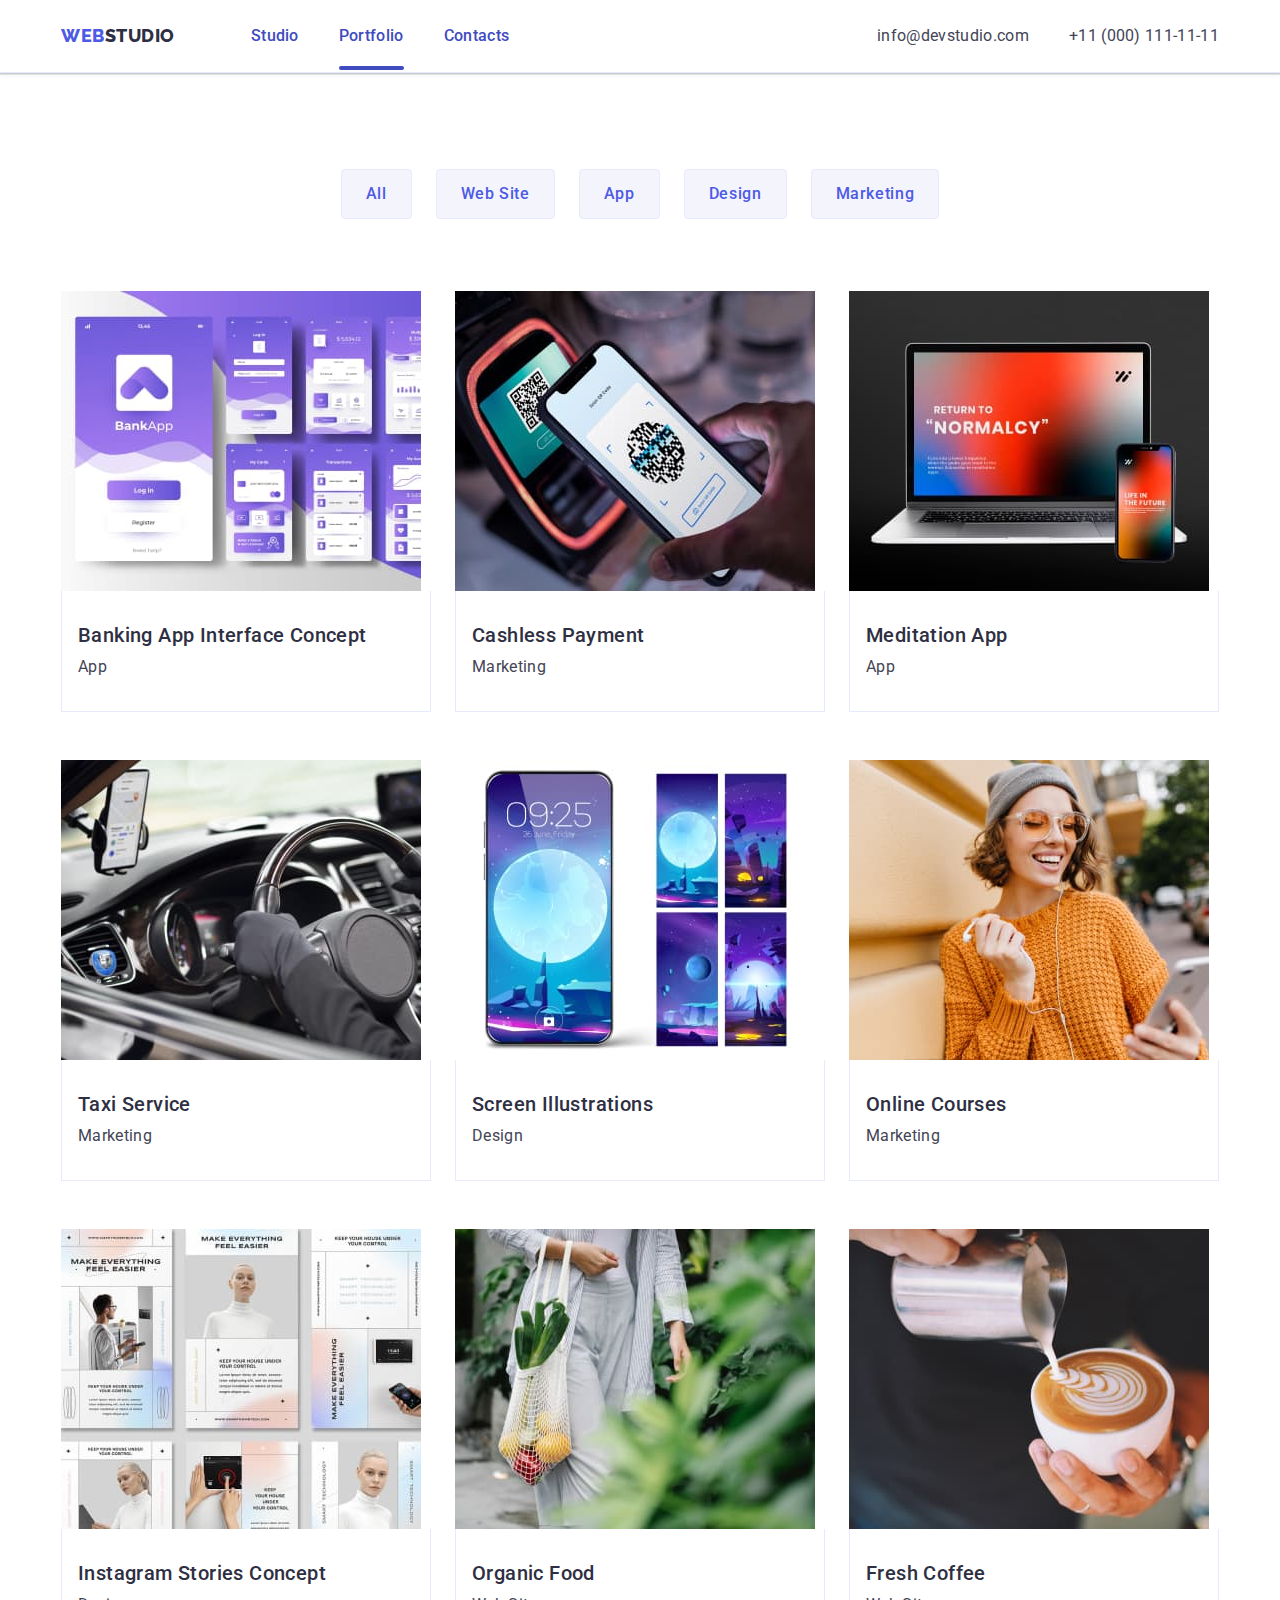
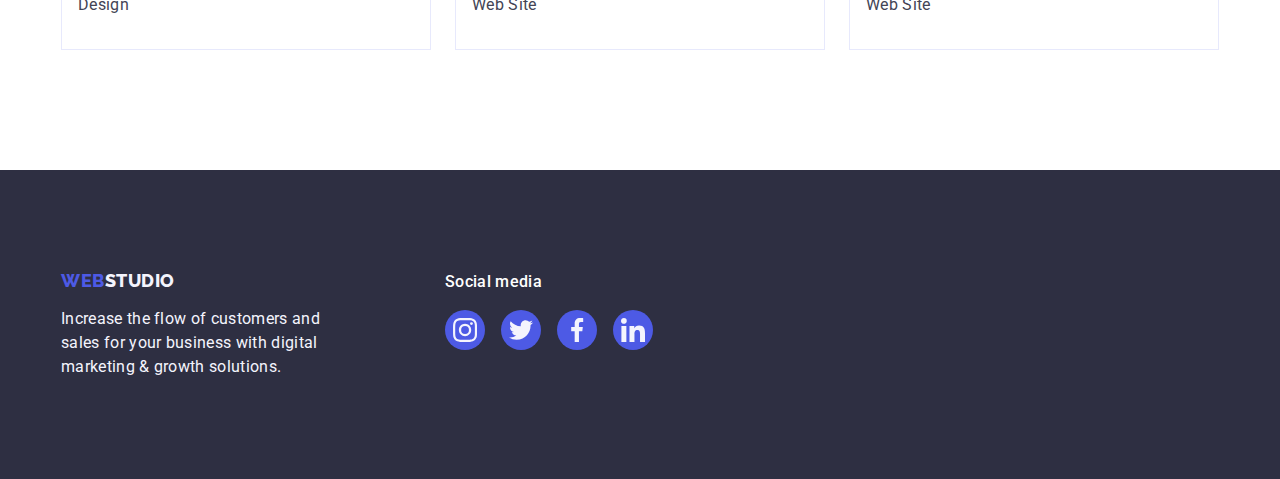
==== commit 7979dd48: "correcting" ====
--- a/portfolio.html
+++ b/portfolio.html
@@ -57,7 +57,6 @@
         </address>
       </div>
     </header>
-    <!--next-to-do-->
     <main>
       <section class="section-six">
         <div class="container">
@@ -80,7 +79,7 @@
               <button type="button" class="filter-button">Marketing</button>
             </li>
           </ul>
-
+          <!-- to do -->
           <ul class="list-two-portfolio list">
             <li class="portfolio-li">
               <a class="link portfolio-link" href="">
--- a/css/styles.css
+++ b/css/styles.css
@@ -135,7 +135,7 @@
   font-size: 16px;
   line-height: 1.5;
   letter-spacing: 0.02em;
-  color: black;
+  color: #404bbf;
   position: relative;
   transition: color 250ms cubic-bezier(0.4, 0, 0.2, 1);
   padding: 24px 0;
@@ -167,7 +167,7 @@
     0px 1px 1px rgba(46, 47, 66, 0.16), 0px 2px 1px rgba(46, 47, 66, 0.08);
 }
 .portfolio-link {
-  display: block;
+  box-shadow 250ms cubic-bezier(0.4, 0, 0.2, 1); 
 }
 .portfolio-link:focus {
   box-shadow: 0px 1px 6px rgba(46, 47, 66, 0.08),
@@ -673,6 +673,9 @@
 }
 
 .portfolio-box {
+  position: relative;
+  overflow: hidden;
+  box-shadow 250ms cubic-bezier(0.4, 0, 0.2, 1);
 }
 
 .portfolio-box-p {
